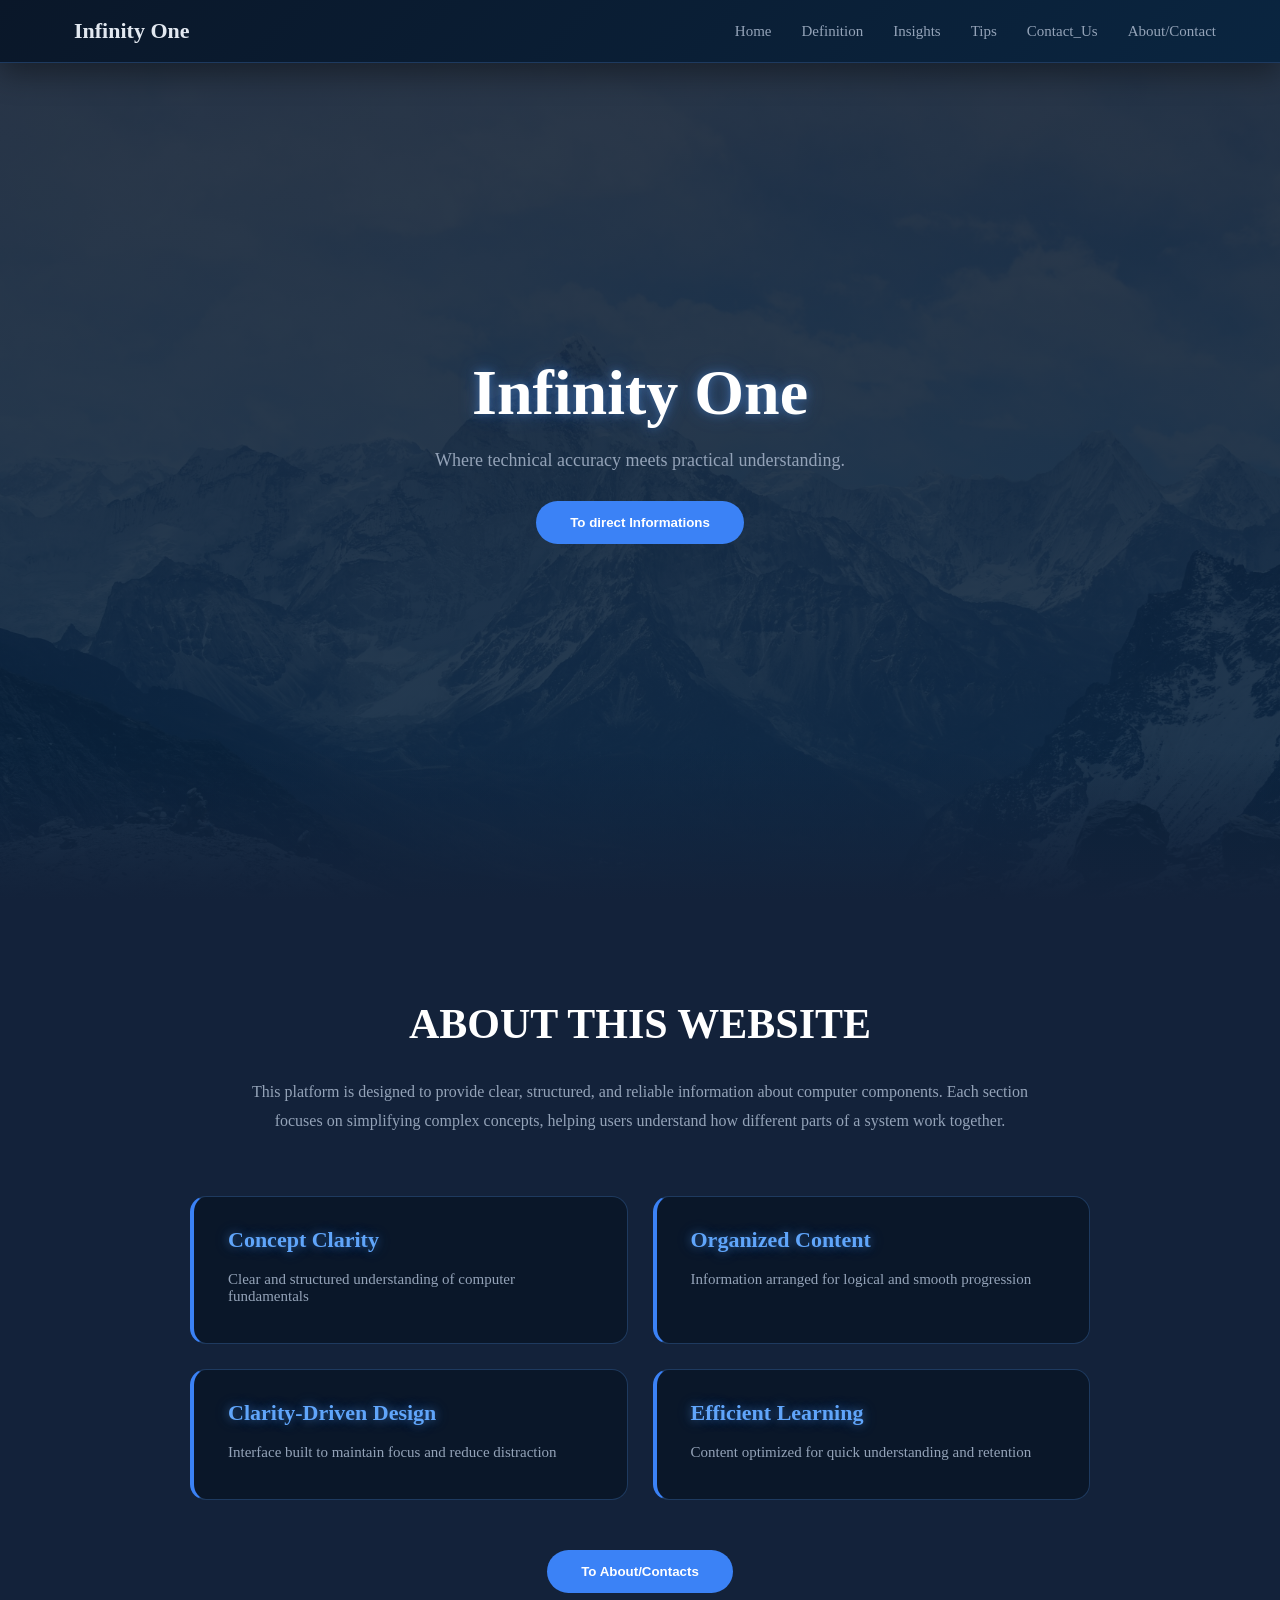
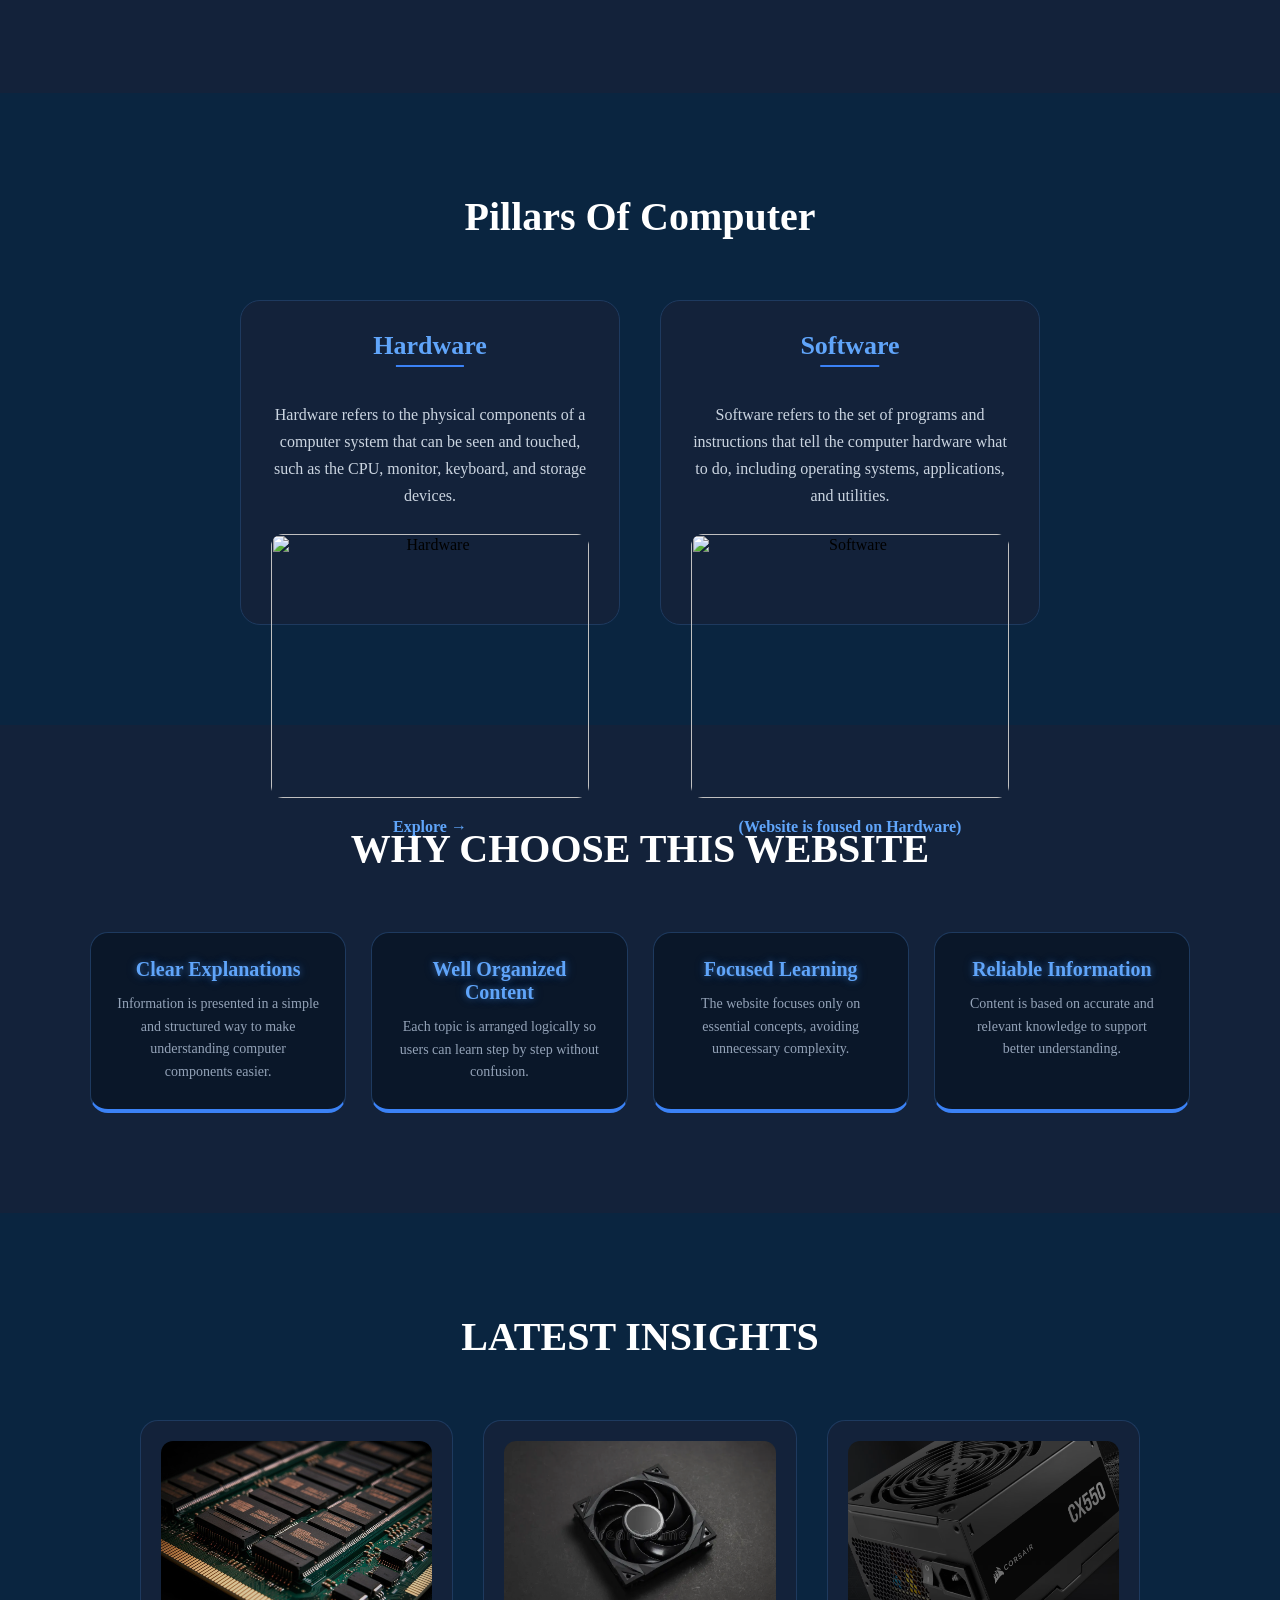
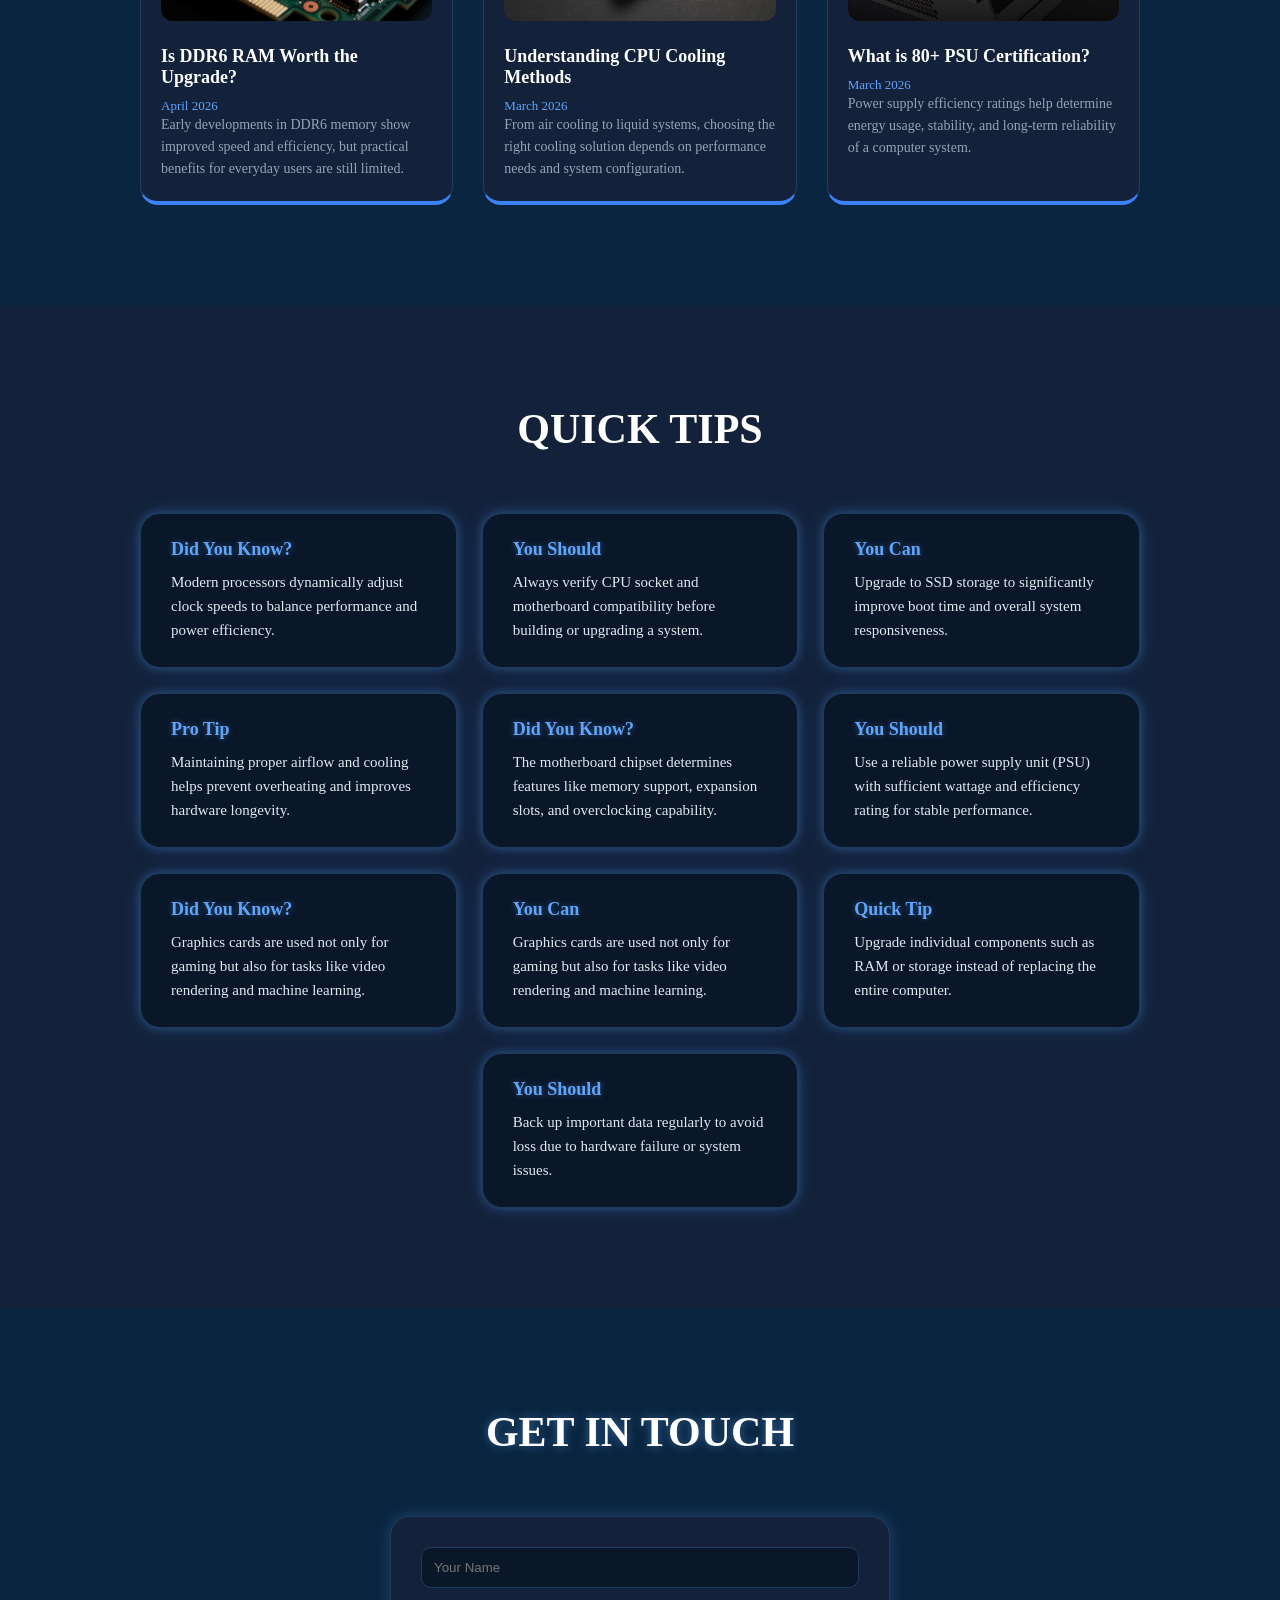
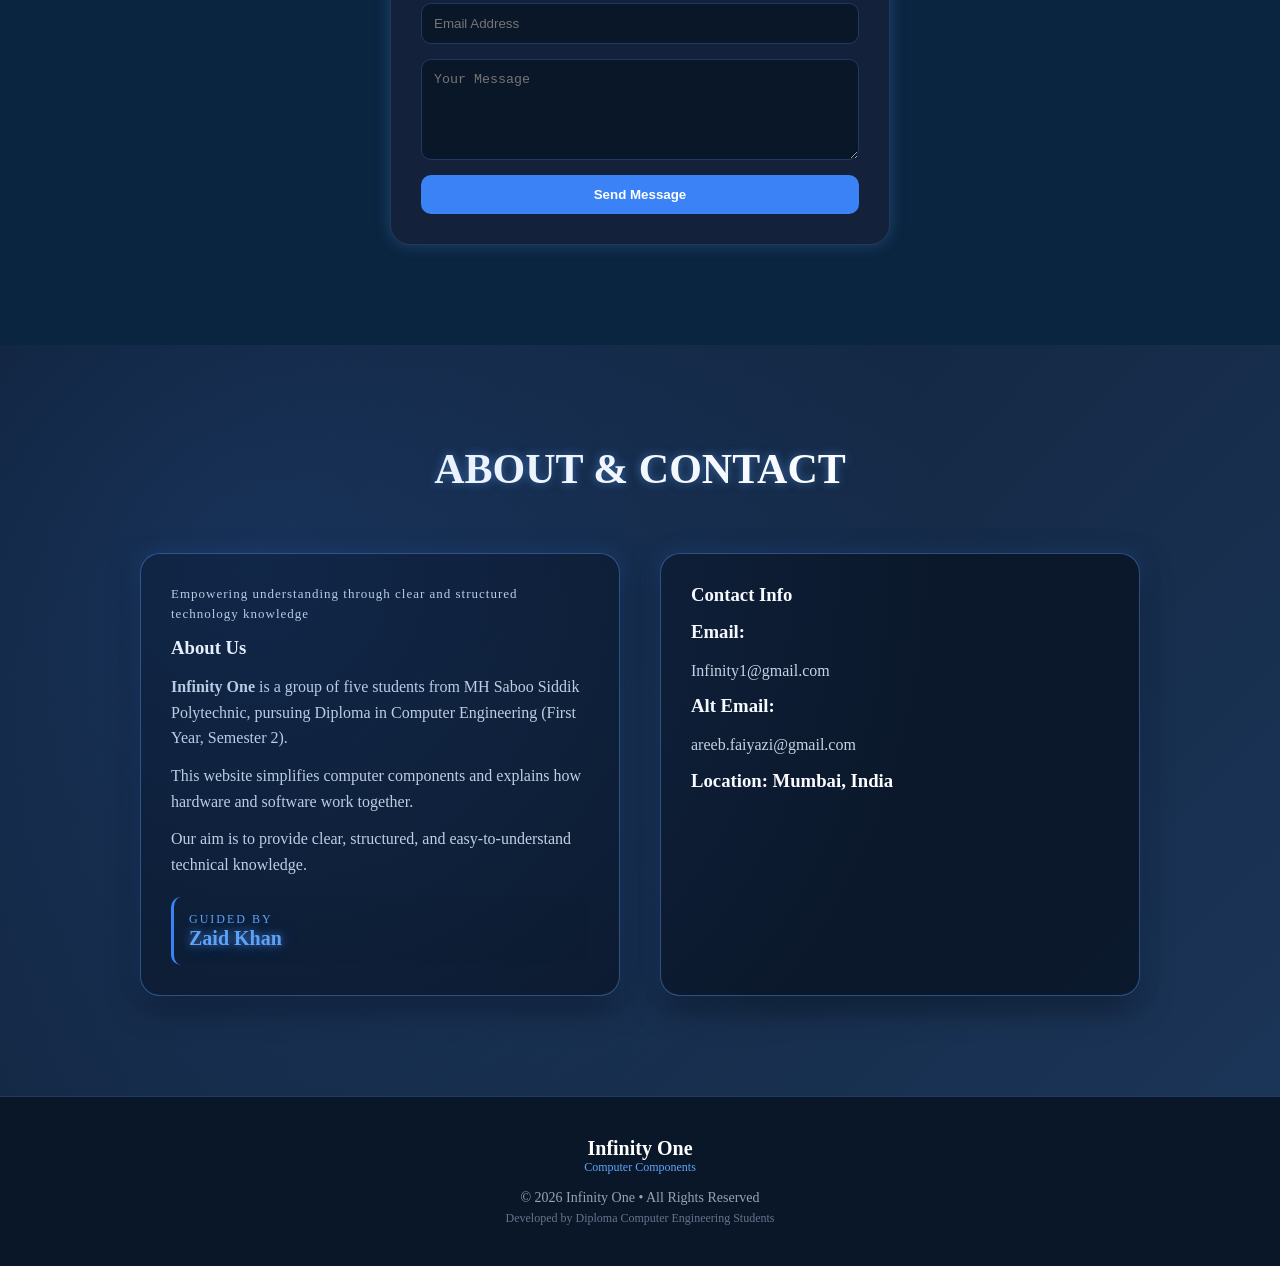
==== index.html @ cf7aa55b "Rename index (Home page) Infinity1.html to index.html" ====
<html>
	<head>
		<title>Home | Infinity1</title>
	<link rel="stylesheet" href="index (Home page) [tag style] Infinity1.css">
	</head>
	<body>
	
	<!-- NAVBAR -->
<nav class="nav">
  <div class="nav-container">

    <!-- Logo + Name -->
    <div class="nav-brand">
      <i class="fas fa-microchip"></i>
      <span class="brand-text">Infinity One</span>
    </div>

    <!-- Links -->
    <div class="nav-links">
      <a href="#home">Home</a>
      <a href="#pillar">Definition</a>
      <a href="#ins">Insights</a>
      <a href="#tip">Tips</a>
      <a href="#connect">Contact_Us</a>
      <a href="#abt">About/Contact</a>
    </div>
  </div>
</nav>

	<!-- HERO SECTION -->
<section class="hero" id="home">
  <div class="hero-content">
    <h1 class="hero-title">Infinity One</h1>
    <p class="hero-subtext">Where technical accuracy meets practical understanding.</p>
    <button class="hero-btn"><a href="Hardware (MAIN) Infinity1.html">To direct Informations</a></button>
  </div>
</section>

<!-- ABOUT SECTION -->
<section class="about-section">
  <div class="container">

    <!-- Heading -->
    <h2 class="about-heading">ABOUT THIS WEBSITE</h2>

    <!-- TEXT AREA -->
    <p class="about-text">This platform is designed to provide clear, structured, and reliable information about computer components. 
  Each section focuses on simplifying complex concepts, helping users understand how different parts of a system work together.</p>

    <!-- VERTICAL CARDS -->
    <div class="about-cards">

      <div class="about-card">
        <h3 class="card-title">Concept Clarity</h3><br>
        <p class="card-text">Clear and structured understanding of computer fundamentals</p>
      </div>

      <div class="about-card">
        <h3 class="card-title">Organized Content</h3><br>
        <p class="card-text">Information arranged for logical and smooth progression</p>
      </div>

      <div class="about-card">
        <h3 class="card-title">Clarity-Driven Design</h3><br>
        <p class="card-text">Interface built to maintain focus and reduce distraction</p>
      </div>

      <div class="about-card">
        <h3 class="card-title">Efficient Learning</h3><br>
        <p class="card-text">Content optimized for quick understanding and retention</p>
      </div>

    </div>

    <!-- BUTTON -->
    <div class="about-btn-wrapper">
      <button class="about-btn"><a href="#about_us">To About/Contacts</a></button>
    </div>

  </div>
</section>

<!-- HARDWARE vs SOFTWARE SECTION -->
<section class="hw-sw-section" id="Hardware">
  <div class="container" id="pillar">

    <!-- Section Heading -->
    <h2 class="hw-sw-heading">Pillars Of Computer</h2>

    <!-- Cards -->
    <div class="hw-sw-cards">

      <!-- HARDWARE CARD -->
      <div class="hw-sw-card">
        <h3 class="hw-sw-title">Hardware</h3>
        <p class="hw-sw-text">Hardware refers to the physical components of a computer system that can be seen and touched, such as the CPU, monitor, keyboard, and storage devices.</p>

        <div class="hw-sw-image">
          <img src="Hw-info.jfif" alt="Hardware">
        </div>

        <a href="Hardware (MAIN) Infinity1.html" class="hw-sw-link">Explore →</a>
      </div>

      <!-- SOFTWARE CARD -->
      <div class="hw-sw-card">
        <h3 class="hw-sw-title">Software</h3>
        <p class="hw-sw-text">Software refers to the set of programs and instructions that tell the computer hardware what to do, including operating systems, applications, and utilities.</p>

        <div class="hw-sw-image">
          <img src="Sw-info.jfif" alt="Software">
        </div>

        <a href="#Hardware" class="hw-sw-link">(Website is foused on Hardware)</a>
      </div>

    </div>

  </div>
</section>

<!-- WHY CHOOSE SECTION -->
<section class="why-section">
  <div class="container">

    <!-- Heading -->
    <h2 class="why-heading">WHY CHOOSE THIS WEBSITE</h2>

    <!-- Cards -->
    <div class="why-cards">

      <div class="why-card">
        <h3 class="why-title">Clear Explanations</h3>
        <p class="why-text">Information is presented in a simple and structured way to make understanding computer components easier.</p>
      </div>

      <div class="why-card">
        <h3 class="why-title">Well Organized Content</h3>
        <p class="why-text">Each topic is arranged logically so users can learn step by step without confusion.</p>
      </div>

      <div class="why-card">
        <h3 class="why-title">Focused Learning</h3>
        <p class="why-text">The website focuses only on essential concepts, avoiding unnecessary complexity.</p>
      </div>

      <div class="why-card">
        <h3 class="why-title">Reliable Information</h3>
        <p class="why-text">Content is based on accurate and relevant knowledge to support better understanding.</p>
      </div>

    </div>

  </div>
</section>

<!-- INSIGHTS SECTION -->
<section class="insight-section" id="ins">
  <div class="container">

    <!-- Heading -->
    <h2 class="insight-heading">LATEST INSIGHTS</h2>

    <!-- Cards -->
    <div class="insight-cards">

      <!-- CARD 1 -->
      <a href="https://en.wikipedia.org/wiki/DDR6_SDRAM" class="insight-card" data-tooltip="Click to open detailed article">
        <div class="insight-image">
          <img src="Insight1.jpg" alt="RAM">
        </div>
        <h3 class="insight-title">Is DDR6 RAM Worth the Upgrade?</h3>
        <span class="insight-date">April 2026</span>
        <p class="insight-text">Early developments in DDR6 memory show improved speed and efficiency, but practical benefits for everyday users are still limited.</p>
      </a>

      <!-- CARD 2 -->
      <a href="https://en.wikipedia.org/wiki/Computer_cooling" class="insight-card" data-tooltip="Click to open detailed article">
        <div class="insight-image">
          <img src="Insight2.webp" alt="">
        </div>
        <h3 class="insight-title">Understanding CPU Cooling Methods</h3>
        <span class="insight-date">March 2026</span>
        <p class="insight-text">From air cooling to liquid systems, choosing the right cooling solution depends on performance needs and system configuration.</p>
      </a>

      <!-- CARD 3 -->
      <a href="https://en.wikipedia.org/wiki/80_Plus" class="insight-card" data-tooltip="Click to open detailed article">
        <div class="insight-image">
          <img src="Insight3.avif" alt="">
        </div>
        <h3 class="insight-title">What is 80+ PSU Certification?</h3>
        <span class="insight-date">March 2026</span>
        <p class="insight-text">Power supply efficiency ratings help determine energy usage, stability, and long-term reliability of a computer system.</p>
      </a>

    </div>

  </div>
</section>

<!-- TIPS SECTION -->
<section class="tips-section" id="tip">
  <div class="container">

    <h2 class="tips-heading">QUICK TIPS</h2>

    <div class="tips-grid">

      <div class="tip-card"><h3>Did You Know?</h3><p>Modern processors dynamically adjust clock speeds to balance performance and power efficiency.</p></div>
      <div class="tip-card"><h3>You Should</h3><p>Always verify CPU socket and motherboard compatibility before building or upgrading a system.</p></div>
      <div class="tip-card"><h3>You Can</h3><p>Upgrade to SSD storage to significantly improve boot time and overall system responsiveness.</p></div>

      <div class="tip-card"><h3>Pro Tip</h3><p>Maintaining proper airflow and cooling helps prevent overheating and improves hardware longevity.</p></div>
      <div class="tip-card"><h3>Did You Know?</h3><p>The motherboard chipset determines features like memory support, expansion slots, and overclocking capability.</p></div>
      <div class="tip-card"><h3>You Should</h3><p>Use a reliable power supply unit (PSU) with sufficient wattage and efficiency rating for stable performance.</p></div>

      <div class="tip-card"><h3>Did You Know?</h3><p>Graphics cards are used not only for gaming but also for tasks like video rendering and machine learning.</p></div>
      <div class="tip-card"><h3>You Can</h3><p>Graphics cards are used not only for gaming but also for tasks like video rendering and machine learning.</p></div>
      <div class="tip-card"><h3>Quick Tip</h3><p>Upgrade individual components such as RAM or storage instead of replacing the entire computer.</p></div>

      <!-- CENTER CARD -->
      <div class="tip-card"><h3>You Should</h3><p>Back up important data regularly to avoid loss due to hardware failure or system issues.</p></div>

    </div>

  </div>

</section>
	
<section class="contact-form-section" id="connect">
  <div class="container">

    <h2 class="section-heading">GET IN TOUCH</h2>

    <div class="form-box">

      <input type="text" placeholder="Your Name">
      <input type="email" placeholder="Email Address">
      <textarea rows="5" placeholder="Your Message"></textarea>

      <button>Send Message</button>

    </div>

  </div>
</section>

<section class="about-contact-section" id="about_us">
  <div class="container" id="abt">

    <h2 class="section-heading">ABOUT & CONTACT</h2>

    <div class="about-contact-grid">

      <!-- ABOUT -->
      <div class="about-box">

        <p class="about-tagline">
          Empowering understanding through clear and structured technology knowledge
        </p>

        <h3>About Us</h3>

        <p>
          <strong>Infinity One</strong> is a group of five students from MH Saboo Siddik Polytechnic,
          pursuing Diploma in Computer Engineering (First Year, Semester 2).
        </p>

        <p>
          This website simplifies computer components and explains how hardware and software work together.
        </p>

        <p>
          Our aim is to provide clear, structured, and easy-to-understand technical knowledge.
        </p>

        <div class="guided-box">
          <span class="guided-title">GUIDED BY</span>
          <span class="guided-name">Zaid Khan</span>
        </div>

      </div>

      <!-- CONTACT INFO -->
      <div class="contact-info-box">

        <h3>Contact Info</h3>

        <h3>Email: </h3>
	<p>Infinity1@gmail.com</p>
        <h3>Alt Email: </h3>
	<p><a href="mailto:areeb.faiyazi@gmail.com">areeb.faiyazi@gmail.com</a></p>
        <h3>Location: Mumbai, India</h3>

      </div>

    </div>

  </div>
</section>

<footer class="footer">
  <div class="container">

    <div class="footer-content">

      <!-- LOGO / NAME -->
      <div class="footer-brand">
        <span class="footer-title">Infinity One</span>
        <span class="footer-sub">Computer Components</span>
      </div>

      <!-- COPYRIGHT -->
      <p class="footer-copy">
        © 2026 Infinity One • All Rights Reserved
      </p>

      <!-- EXTRA LINE -->
      <p class="footer-note">
        Developed by Diploma Computer Engineering Students
      </p>

    </div>

  </div>
</footer>

	</body>
</html>
---- index (Home page) [tag style] Infinity1.css ----
/* RESET + PERFECT ALIGNMENT */
*,
*::before,
*::after {
  margin: 0;
  padding: 0;
  box-sizing: border-box;
}

a{
color:inherit;
text-decoration:none;
}

/* =========================================(Nav)========================================= */

/* NAVBAR BASE */
.nav {
  position: fixed;
  top: 0;
  left: 0;
  width: 100%;
  z-index: 1000;

  background: linear-gradient(135deg, #0A1729, #0A2540);
  border-bottom: 1px solid #1E3A5F;

  /* overlap effect */
  box-shadow: 0 10px 30px rgba(0,0,0,0.4);
}

/* CONTAINER */
.nav-container {
  max-width: 1200px;
  margin: auto;
  padding: 18px 24px;

  display: flex;
  justify-content: space-between;
  align-items: center;
}

/* BRAND */
.nav-brand {
  display: flex;
  align-items: center;
  gap: 10px;
  cursor: pointer;
}

.nav-brand i {
  font-size: 26px;
  color: #3B82F6;
  transition: transform 0.3s ease;
}

.brand-text {
  font-size: 22px;
  font-weight: 700;
  color: #E2E8F0;
  transition: all 0.3s ease;
}

/* BRAND HOVER ANIMATION */
.nav-brand:hover i {
  transform: rotate(15deg) scale(1.1);
}

.nav-brand:hover .brand-text {
  color: #60A5FA;
  letter-spacing: 1px;
}

/* LINKS */
.nav-links {
  display: flex;
  gap: 30px;
}

.nav-links a {
  position: relative;
  color: #94A3B8;
  text-decoration: none;
  font-size: 15px;
  font-weight: 500;
  transition: color 0.3s ease;
}

/* UNDERLINE ANIMATION */
.nav-links a::after {
  content: "";
  position: absolute;
  left: 0;
  bottom: -6px;

  width: 0%;
  height: 2px;
  background: #60A5FA;

  transition: width 0.3s ease;
}

.nav-links a:hover {
  color: #E2E8F0;
}

.nav-links a:hover::after {
  width: 100%;
}

/* =========================================(Hero)========================================= */

/* HERO BASE */

.hero {
  position: relative;
}

/* FADE EFFECT */
.hero::after {
  content: "";
  position: absolute;
  bottom: 0;
  left: 0;
  width: 100%;
  height: 150px;

  /* fade into next section color */
  background: linear-gradient(
    to bottom,
    rgba(10, 23, 41, 0) 0%,
    #13223A 100%
  );

  pointer-events: none;
}

.hero {
  min-height: 100vh;
  display: flex;
  align-items: center;
  justify-content: center;
  text-align: center;

  /* 🔁 REPLACE THIS LINK WITH YOUR IMAGE */
  background: linear-gradient(rgba(10, 23, 41, 0.85), rgba(10, 37, 64, 0.9)),
              url("Index_Hero.jfif") center/cover no-repeat;
}

/* CONTENT CENTER */
.hero-content {
  max-width: 800px;
  padding: 20px;
}

/* TITLE */
.hero-title {
  font-size: 64px;
  font-weight: 800;
  color: #ffffff;
  margin-bottom: 20px;

  /* glow effect */
  text-shadow: 0 0 10px rgba(96, 165, 250, 0.4),
               0 0 20px rgba(59, 130, 246, 0.3);
}

/* SUBTEXT */
.hero-subtext {
  font-size: 18px;
  color: #94A3B8;
  margin-bottom: 30px;
}

/* BUTTON */
.hero-btn {
  position: relative;
  z-index: 2;
  background: #3B82F6;
  color: #ffffff;
  padding: 14px 34px;
  border-radius: 30px;
  font-weight: 600;
  border: none;
  cursor: pointer;
  transition: all 0.3s ease;
}

.hero-btn:hover {
  background: #2563EB;
  transform: translateY(-2px);
  box-shadow: 0 10px 20px rgba(59,130,246,0.3);
}

/* RESPONSIVE */
@media (max-width: 768px) {
  .hero-title {
    font-size: 42px;
  }

  .hero-subtext {
    font-size: 16px;
  }
}

/* =========================================(About Web)========================================= */

/* SECTION BASE */
.about-section {
  background: #13223A;
  padding: 100px 0;
}

/* HEADING */
.about-heading {
  text-align: center;
  font-size: 42px;
  font-weight: 800;
  color: #ffffff;
  margin-bottom: 30px;
}

/* TEXT AREA */
.about-text {
  max-width: 800px;
  margin: 0 auto 60px auto;
  text-align: center;
  color: #94A3B8;
  font-size: 16px;
  line-height: 1.8;
}

/* CARDS CONTAINER (CENTERED) */
.about-cards {
  display: grid;
  grid-template-columns: repeat(2,1fr);
  gap: 25px;

  max-width: 900px;
  margin: 0 auto;
}

/* CARD */
.about-card {
  width: 100%;
  background: #0A1729;
  border: 1px solid #1E3A5F;
  border-left: 4px solid #3B82F6;
  border-radius: 16px;
  padding: 30px 34px;

  transition: all 0.3s ease;
}

/* HOVER EFFECT */
.about-card:hover {
  transform: translateX(6px);
  border-left: 4px solid #3B82F6;
  box-shadow: 0 10px 25px rgba(0,0,0,0.4);
}

/* TEXT ABOVE TITLE */
.card-text {
  color: #94A3B8;
  font-size: 15px;
  margin-bottom: 8px;
}

/* TITLE (GLOW) */
.card-title {
  color: #60A5FA;
  font-size: 22px;
  font-weight: 700;

  text-shadow: 
    0 0 8px rgba(96,165,250,0.4),
    0 0 16px rgba(59,130,246,0.3);
}

/* BUTTON WRAPPER */
.about-btn-wrapper {
  margin-top: 50px;
  text-align: center;
}

/* BUTTON */
.about-btn {
  background: #3B82F6;
  color: #ffffff;
  padding: 14px 34px;
  border-radius: 30px;
  font-weight: 600;
  border: none;
  cursor: pointer;
  transition: all 0.3s ease;
}

.about-btn:hover {
  background: #2563EB;
  transform: translateY(-2px);
  box-shadow: 0 10px 20px rgba(59,130,246,0.3);
}

/* RESPONSIVE */
@media (max-width: 768px) {
  .about-text {
    padding: 0 10px;
  }
}

/* =========================================(Pillars)========================================= */

/* SECTION BASE (alternate color) */
.hw-sw-section {
  background: #0A2540;
  padding: 100px 0;
}

/* HEADING */
.hw-sw-heading {
  text-align: center;
  font-size: 40px;
  font-weight: 800;
  color: #ffffff;
  margin-bottom: 60px;
}

/* CARDS CONTAINER */
.hw-sw-cards {
  display: flex;
  justify-content: center;
  gap: 40px;
  flex-wrap: wrap;
}

/* CARD */
.hw-sw-card {
  position: relative;
  width: 380px;
  background: #13223A;
  border: 1px solid #1E3A5F;
  border-radius: 20px;
  padding: 30px;
  text-align: center;

  transition: all 0.3s ease;
}

/* HOVER */
.hw-sw-card:hover {
  transform: translateY(-8px);
  box-shadow: 0 15px 30px rgba(0,0,0,0.4);
}

/* TITLE */
.hw-sw-title {
  font-size: 26px;
  font-weight: 700;
  color: #60A5FA;
  margin-bottom: 15px;
  position: relative;
  display: inline-block;
}

/* BLUE UNDERLINE */
.hw-sw-title::after {
  content: "";
  position: absolute;
  left: 50%;
  bottom: -6px;
  transform: translateX(-50%);
  width: 60%;
  height: 2px;
  background: #3B82F6;
}

/* TEXT AREA */
.hw-sw-text {
  color: #CBD5E1;
  font-size: 16px;
  line-height: 1.7;
  margin: 25px 0;
}

/* IMAGE AREA */
.hw-sw-image img {
  width: 100%;
  border-radius: 12px;
  margin-bottom: 20px;
}

/* LINK */
.hw-sw-link {
  display: inline-block;
  color: #60A5FA;
  font-weight: 600;
  text-decoration: none;
  transition: all 0.3s ease;
}

.hw-sw-link:hover {
  color: #93C5FD;
}

/* RESPONSIVE */
@media (max-width: 768px) {
  .hw-sw-cards {
    flex-direction: column;
    align-items: center;
  }
}

.hw-sw-card::before {
  pointer-events: none;
  content: "";
  position: absolute;
  inset: 0;
  border-radius: 20px;

  background: linear-gradient(120deg, transparent, rgba(96,165,250,0.4), transparent);
  opacity: 0;
  transition: opacity 0.4s ease;
}

.hw-sw-card:hover::before {
  opacity: 1;
}

/* =========================================(Why choose)========================================= */

/* SECTION BASE (alternate color) */
.why-section {
  background: #13223A;
  padding: 100px 0;
}

/* HEADING */
.why-heading {
  text-align: center;
  font-size: 40px;
  font-weight: 800;
  color: #ffffff;
  margin-bottom: 60px;
}

/* GRID */
.why-cards {
  display: grid;
  grid-template-columns: repeat(4, 1fr);
  gap: 25px;

  max-width: 1100px;
  margin: 0 auto;
}

/* CARD */
.why-card {
  background: #0A1729;
  border: 1px solid #1E3A5F;
  border-bottom: 4px solid #3B82F6;
  border-radius: 18px;
  padding: 25px;

  text-align: center;
  transition: all 0.3s ease;
}

/* HOVER */
.why-card:hover {
  transform: translateY(-8px) scale(1.02);
  border-color: #3B82F6;

  box-shadow:
    0 15px 30px rgba(0,0,0,0.4),
    0 0 20px rgba(59,130,246,0.25);
}

/* TITLE */
.why-title {
  color: #60A5FA;
  font-size: 20px;
  font-weight: 700;
  margin-bottom: 12px;

  text-shadow:
    0 0 6px rgba(96,165,250,0.4),
    0 0 12px rgba(59,130,246,0.25);
}

/* TEXT */
.why-text {
  color: #94A3B8;
  font-size: 14px;
  line-height: 1.6;
}

/* RESPONSIVE */
@media (max-width: 900px) {
  .why-cards {
    grid-template-columns: repeat(2, 1fr);
  }
}

@media (max-width: 500px) {
  .why-cards {
    grid-template-columns: 1fr;
  }
}

/* =========================================(Insight)========================================= */

/* SECTION BASE */
.insight-section {
  background: #0A2540;
  padding: 100px 0;
}

/* HEADING */
.insight-heading {
  text-align: center;
  font-size: 40px;
  font-weight: 800;
  color: #ffffff;
  margin-bottom: 60px;
}

/* GRID */
.insight-cards {
  display: grid;
  grid-template-columns: repeat(3, 1fr);
  gap: 30px;

  max-width: 1000px;
  margin: 0 auto;
}

/* CARD */
.insight-card {
  display:block;
  text-decoration:none;
  background: #13223A;
  border: 1px solid #1E3A5F;
  border-bottom: 4px solid #3B82F6;
  border-radius: 18px;
  padding: 20px;

  transition: all 0.3s ease;
}

/* TOOLTIP BASE */
.insight-card {
  position: relative;
}

/* TOOLTIP TEXT */
.insight-card::after {
  content: attr(data-tooltip);
  position: absolute;
  bottom: 110%;
  left: 50%;
  transform: translateX(-50%) translateY(10px);

  background: #0A1729;
  color: #E2E8F0;
  font-size: 12px;
  padding: 6px 12px;
  border-radius: 6px;

  white-space: nowrap;
  opacity: 0;
  pointer-events: none;

  border: 1px solid #1E3A5F;
  box-shadow: 0 5px 15px rgba(0,0,0,0.3);

  transition: all 0.25s ease;
}

/* SHOW ON HOVER */
.insight-card:hover::after {
  opacity: 1;
  transform: translateX(-50%) translateY(0);
}

/* HOVER */
.insight-card:hover {
  transform: translateY(-8px) scale(1.02);
  border-color: #3B82F6;

  box-shadow:
    0 15px 30px rgba(0,0,0,0.4),
    0 0 20px rgba(59,130,246,0.25);
}

/* IMAGE */
.insight-image img {
  width: 100%;
  height: 180px;
  object-fit: cover;
  border-radius: 12px;
  margin-bottom: 15px;

  filter: brightness(0.85);
}

/* DATE */
.insight-date {
  color: #60A5FA;
  font-size: 13px;
}

/* TITLE */
.insight-title {
  color: #ffffff;
  font-size: 18px;
  font-weight: 600;
  margin: 10px 0;
}

/* TEXT */
.insight-text {
  color: #94A3B8;
  font-size: 14px;
  line-height: 1.6;
}

/* RESPONSIVE */
@media (max-width: 900px) {
  .insight-cards {
    grid-template-columns: repeat(2, 1fr);
  }
}

@media (max-width: 500px) {
  .insight-cards {
    grid-template-columns: 1fr;
  }
}

/* =========================================(tips)========================================= */

/* SECTION */
.tips-section {
  padding: 100px 0;
  background: #13223A;
  text-align: center;
}

/* HEADING */
.tips-heading {
  font-size: 42px;
  color: #ffffff;
  margin-bottom: 60px;
}

/* GRID */
.tips-grid {
  max-width: 1000px;
  margin: 0 auto;

  display: grid;
  grid-template-columns: repeat(3, 1fr);
  gap: 25px;
}

/* CARD */
.tip-card {
  background: #0A1729;
  border: 1px solid #1E3A5F;
  border-radius: 20px;

  padding: 25px 30px;
  text-align: left;

  transition: all 0.3s ease;

  /* BLUE GLOW */
  box-shadow:
    0 0 10px rgba(96,165,250,0.3),
    0 0 20px rgba(59,130,246,0.2);
}

/* HOVER */
.tip-card:hover {
  transform: translateY(-6px);

  box-shadow:
    0 0 18px rgba(96,165,250,0.5),
    0 0 30px rgba(59,130,246,0.4);
}

/* TITLE */
.tip-card h3 {
  color: #60A5FA;
  font-size: 18px;
  margin-bottom: 10px;

  text-shadow:
    0 0 6px rgba(96,165,250,0.4);
}

/* TEXT */
.tip-card p {
  color: #E2E8F0;
  font-size: 15px;
  line-height: 1.6;
}

/* CENTER LAST CARD */
.tip-card:last-child {
  grid-column: 2 / 3;
}

/* RESPONSIVE */
@media (max-width: 900px) {
  .tips-grid {
    grid-template-columns: repeat(2, 1fr);
  }

  .tip-card:last-child {
    grid-column: auto;
  }
}

@media (max-width: 500px) {
  .tips-grid {
    grid-template-columns: 1fr;
  }
}

/* =========================================(Get in touch)========================================= */

.contact-form-section {
  padding: 100px 0;
  background: #0A2540;
  text-align: center;
}

/* Head */
.section-heading {
  font-size: 42px;
  color: #ffffff;
  margin-bottom: 60px;
}

/* FORM BOX */
.form-box {
  max-width: 500px;
  margin: 0 auto;

  background: #13223A;
  padding: 30px;
  border-radius: 20px;
  border: 1px solid #1E3A5F;

  box-shadow:
    0 0 15px rgba(96,165,250,0.25);
}

/* INPUTS */
.form-box input,
.form-box textarea {
  width: 100%;
  margin-bottom: 15px;
  padding: 12px;

  background: #0A1729;
  border: 1px solid #1E3A5F;
  border-radius: 10px;

  color: #fff;
}

/* BUTTON */
.form-box button {
  width: 100%;
  padding: 12px;

  background: #3B82F6;
  border: none;
  border-radius: 10px;

  color: #fff;
  font-weight: 600;
  cursor: pointer;
}

.form-box button:hover {
  background: #2563EB;
}

/* =========================================(About us)========================================= */

/* SECTION (HIGHLIGHT STYLE) */
.about-contact-section {
  padding: 100px 0;
  background: linear-gradient(135deg, #0F1F35, #1B3558);
  position: relative;
  overflow: hidden;
}

/* GLOW OVERLAY */
.about-contact-section::before {
  content: "";
  position: absolute;
  inset: 0;

  background: radial-gradient(
    circle at 20% 30%,
    rgba(59,130,246,0.15),
    transparent 60%
  );

  pointer-events: none;
}

/* HEADING */
.section-heading {
  text-align: center;
  font-size: 42px;
  color: #ffffff;
  margin-bottom: 60px;

  text-shadow: 0 0 10px rgba(96,165,250,0.5);
}

/* GRID */
.about-contact-grid {
  max-width: 1000px;
  margin: 0 auto;

  display: grid;
  grid-template-columns: 1fr 1fr;
  gap: 40px;
}

/* BOXES */
.about-box,
.contact-info-box {
  background: rgba(10, 23, 41, 0.9);
  padding: 30px;
  border-radius: 20px;

  border: 1px solid rgba(96,165,250,0.4);

  box-shadow:
    0 10px 30px rgba(0,0,0,0.5),
    0 0 20px rgba(59,130,246,0.25);

  transition: 0.3s ease;
}

/* HOVER EFFECT */
.about-box:hover,
.contact-info-box:hover {
  transform: translateY(-6px);

  box-shadow:
    0 15px 40px rgba(0,0,0,0.6),
    0 0 25px rgba(59,130,246,0.4);
}

/* TAGLINE */
.about-tagline {
  color: #60A5FA;
  font-size: 13px;
  margin-bottom: 10px;
  letter-spacing: 1px;
}

/* SUBHEAD */
.about-box h3,
.contact-info-box h3 {
  color: #ffffff;
  margin-bottom: 15px;
}

.contact-info-box h3 {
  color: #ffffff;
  margin-bottom: 15px;
}

/* TEXT */
.about-box p,
.contact-info-box p {
  color: #CBD5E1;
  margin-bottom: 12px;
  line-height: 1.6;
}

/* GUIDED BOX */
.guided-box {
  margin-top: 20px;
  padding: 15px;
  border-left: 3px solid #3B82F6;
  background: #0A1729;
  border-radius: 10px;
}

/* GUIDED TEXT */
.guided-title {
  display: block;
  font-size: 12px;
  letter-spacing: 2px;
  color: #60A5FA;
}

.guided-name {
  display: block;
  font-size: 20px;
  font-weight: 600;
  color: #60A5FA;

  text-shadow:
    0 0 8px rgba(96,165,250,0.6),
    0 0 18px rgba(59,130,246,0.4);
}

/* RESPONSIVE */
@media (max-width: 768px) {
  .about-contact-grid {
    grid-template-columns: 1fr;
  }
}

/* =========================================(Register)========================================= */

/* FOOTER */
.footer {
  background: #0A1729;
  padding: 40px 0;
  border-top: 1px solid #1E3A5F;
  text-align: center;
}

/* BRAND */
.footer-title {
  display: block;
  font-size: 20px;
  color: #ffffff;
  font-weight: 700;
}

.footer-sub {
  font-size: 12px;
  color: #60A5FA;
}

/* COPYRIGHT */
.footer-copy {
  margin-top: 15px;
  color: #94A3B8;
  font-size: 14px;
}

/* NOTE */
.footer-note {
  font-size: 12px;
  color: #64748B;
  margin-top: 5px;
}
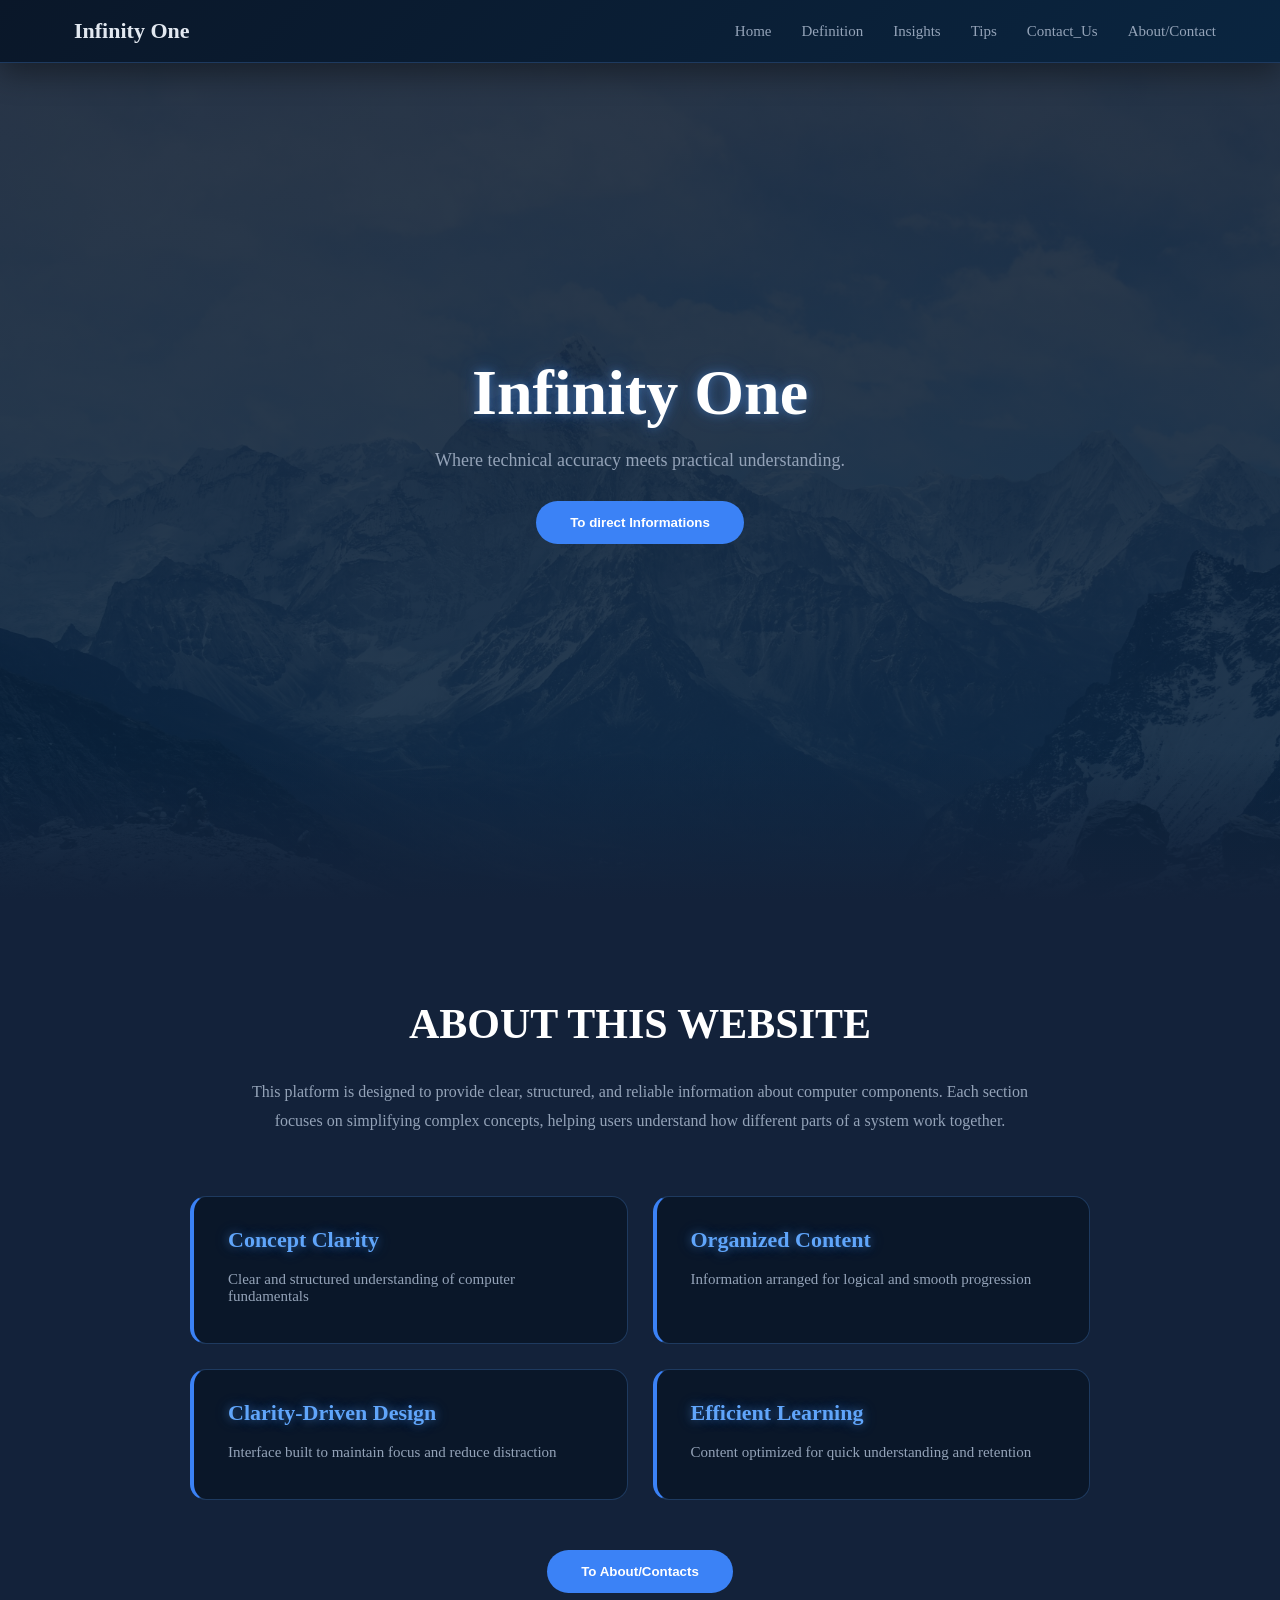
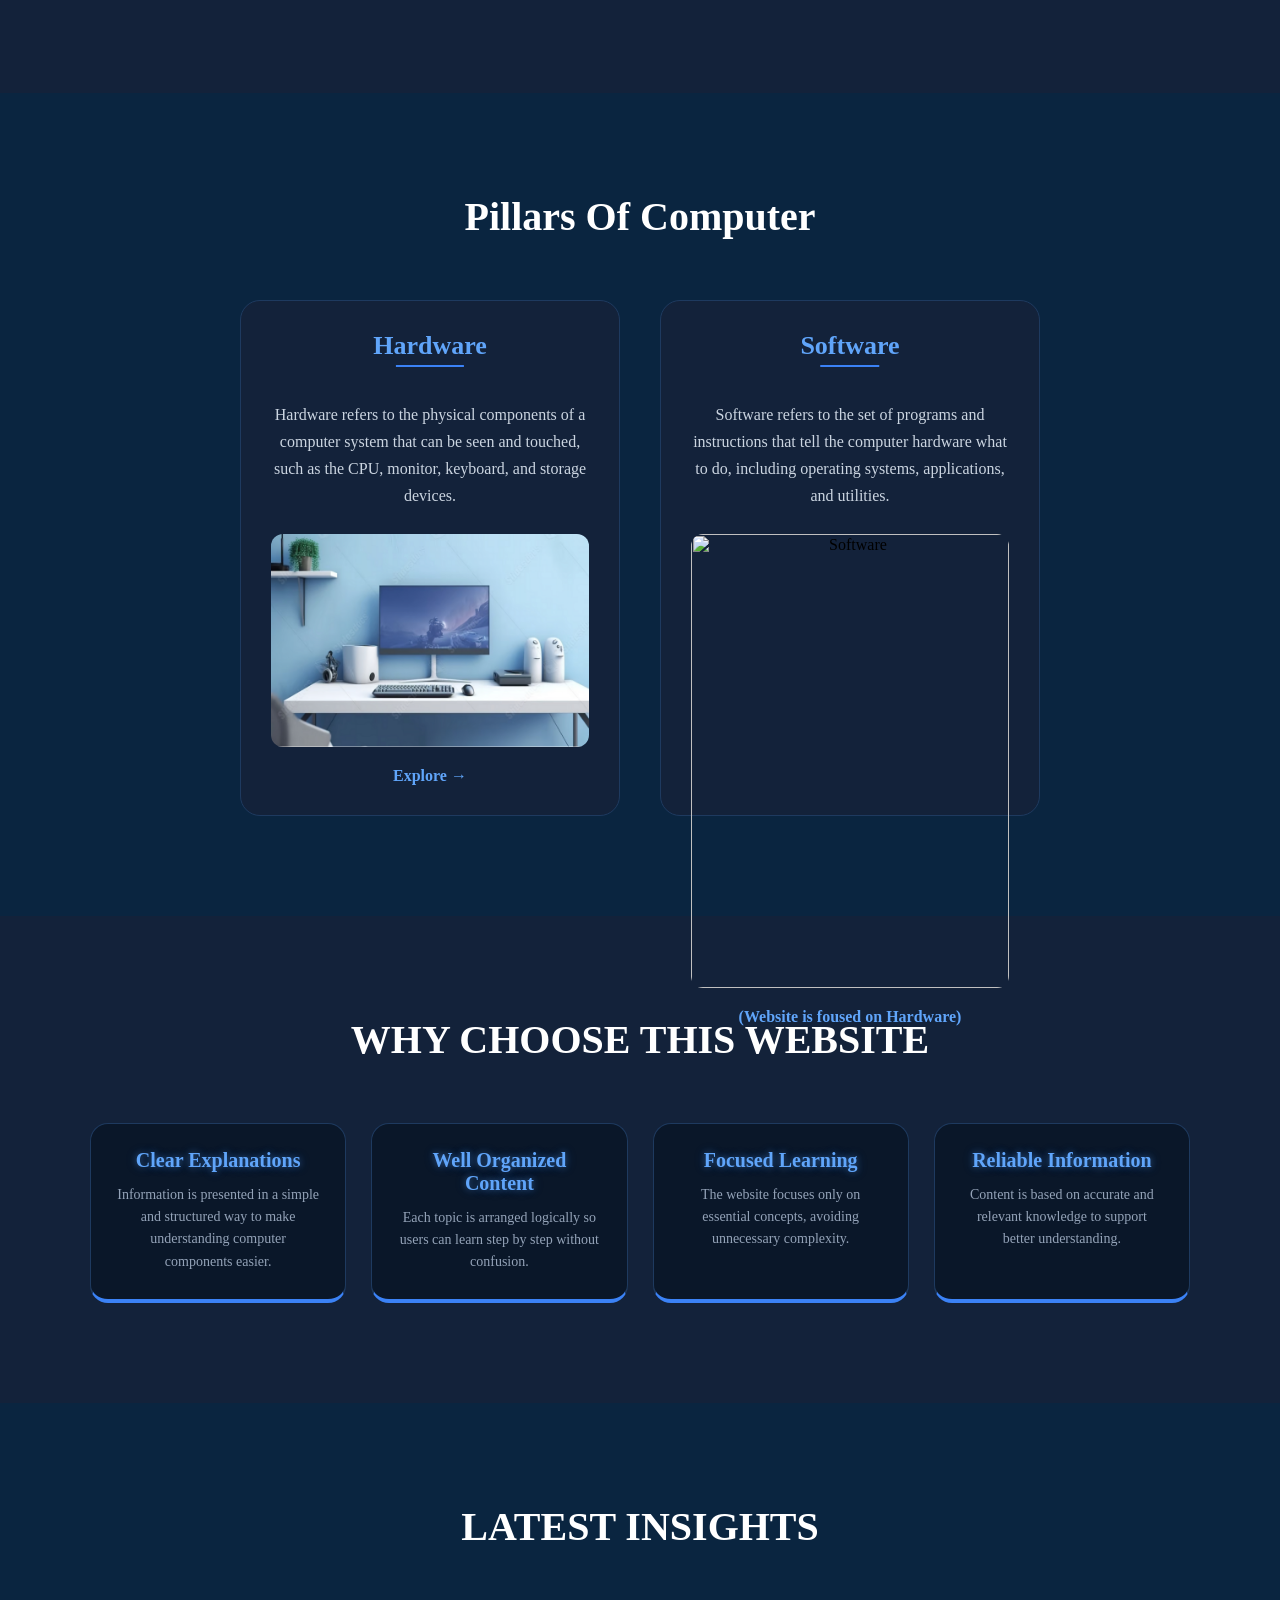
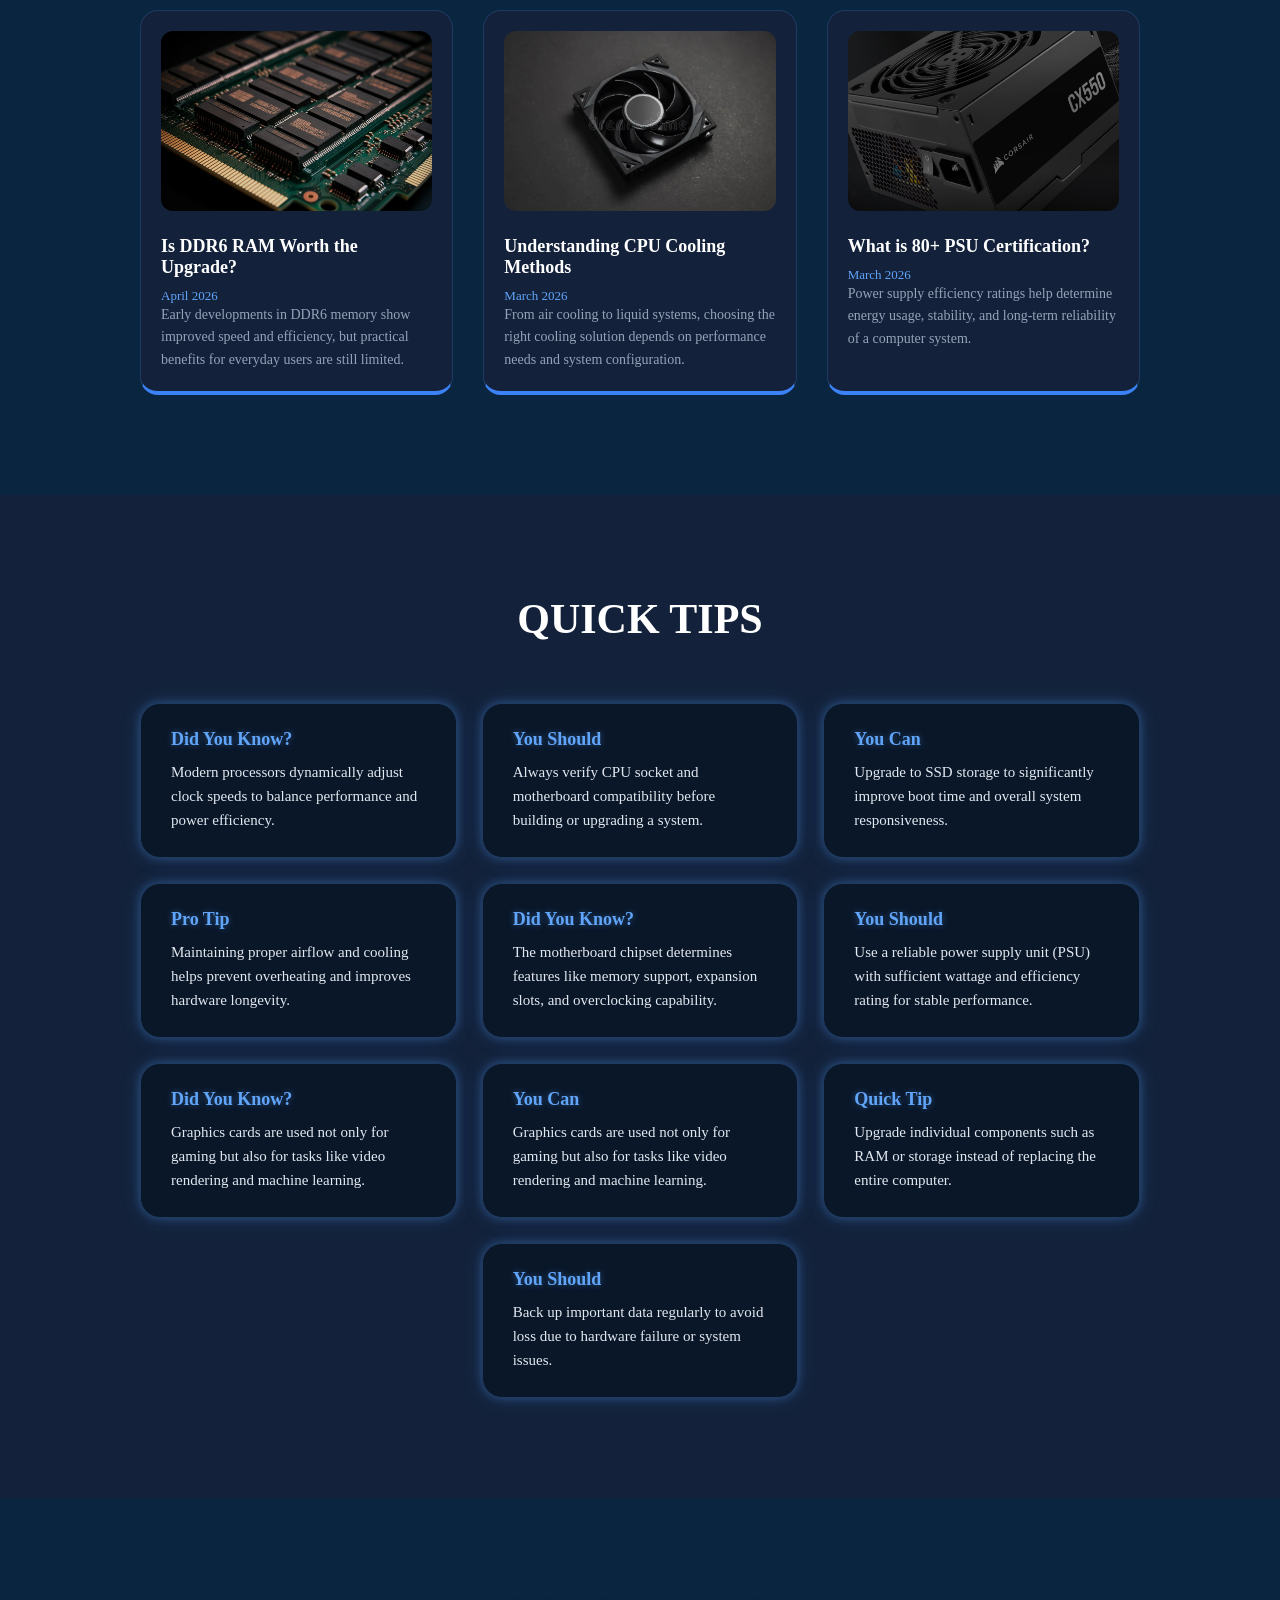
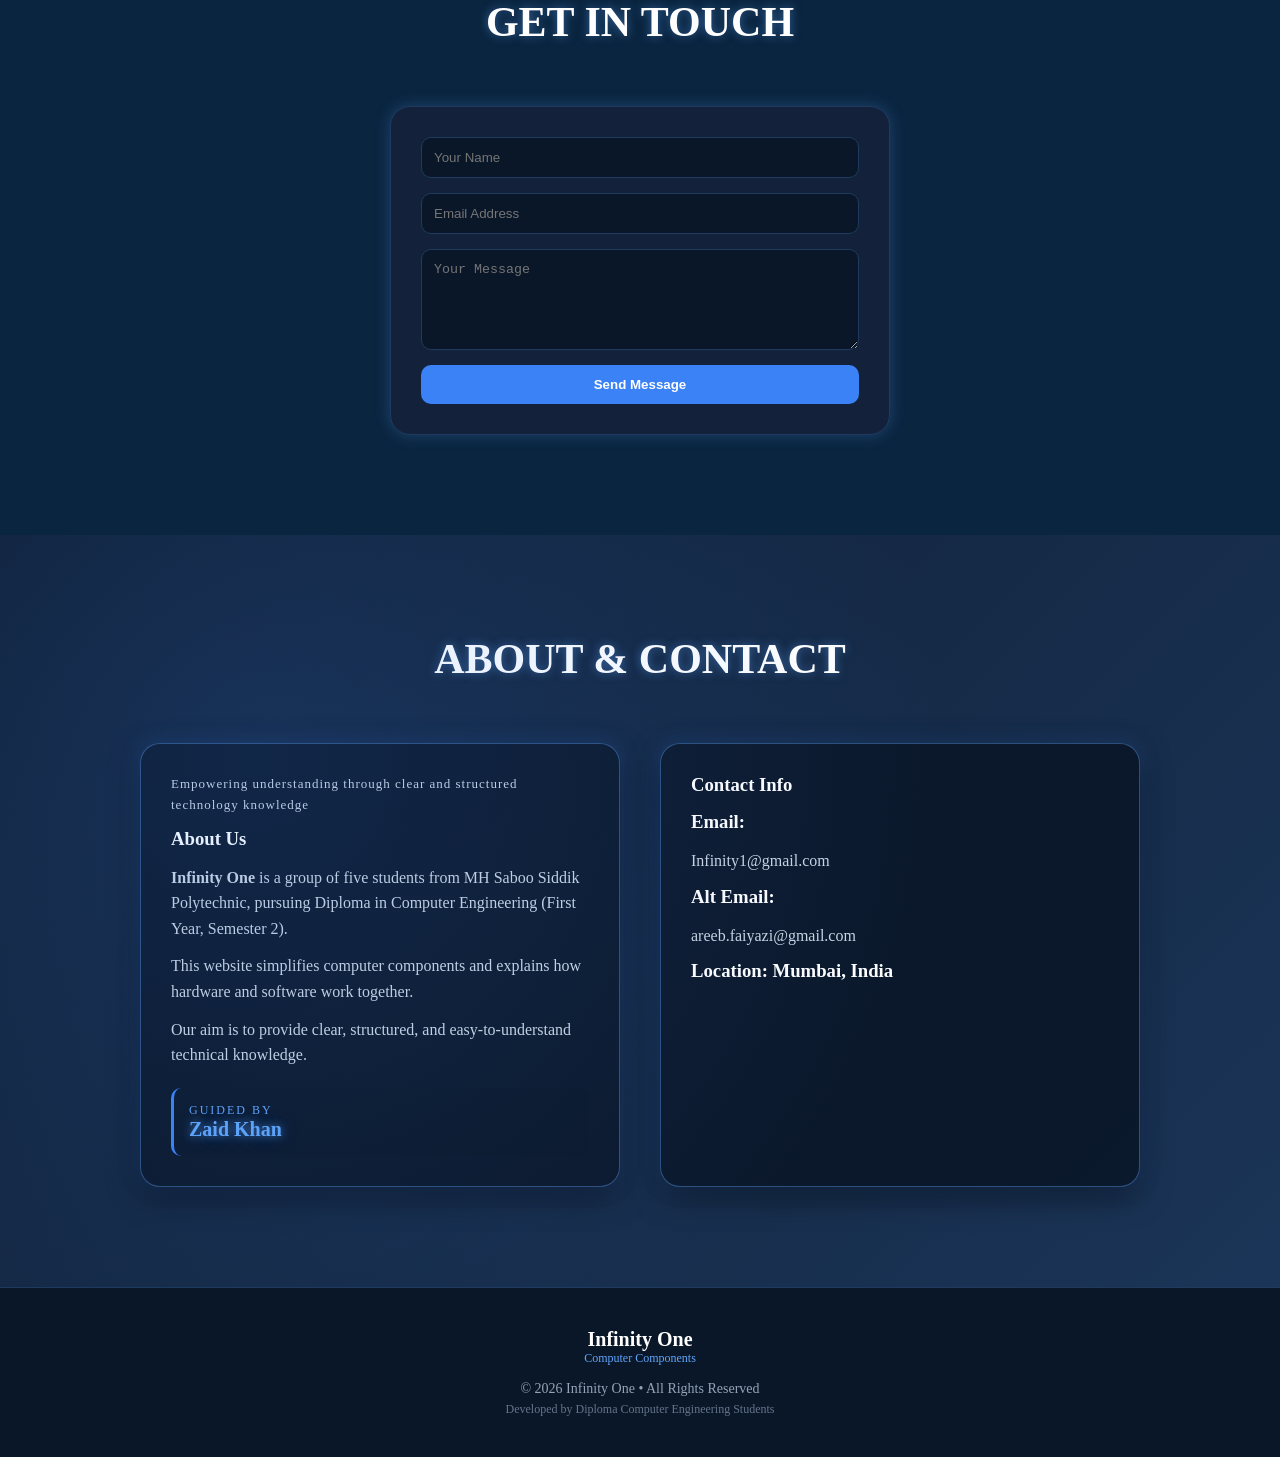
==== commit b15f6e1e: "Update index.html" ====
--- a/index.html
+++ b/index.html
@@ -96,7 +96,7 @@
         <p class="hw-sw-text">Hardware refers to the physical components of a computer system that can be seen and touched, such as the CPU, monitor, keyboard, and storage devices.</p>
 
         <div class="hw-sw-image">
-          <img src="Hw-info.jfif" alt="Hardware">
+          <img src="Hw-info.jpg" alt="Hardware">
         </div>
 
         <a href="Hardware (MAIN) Infinity1.html" class="hw-sw-link">Explore →</a>
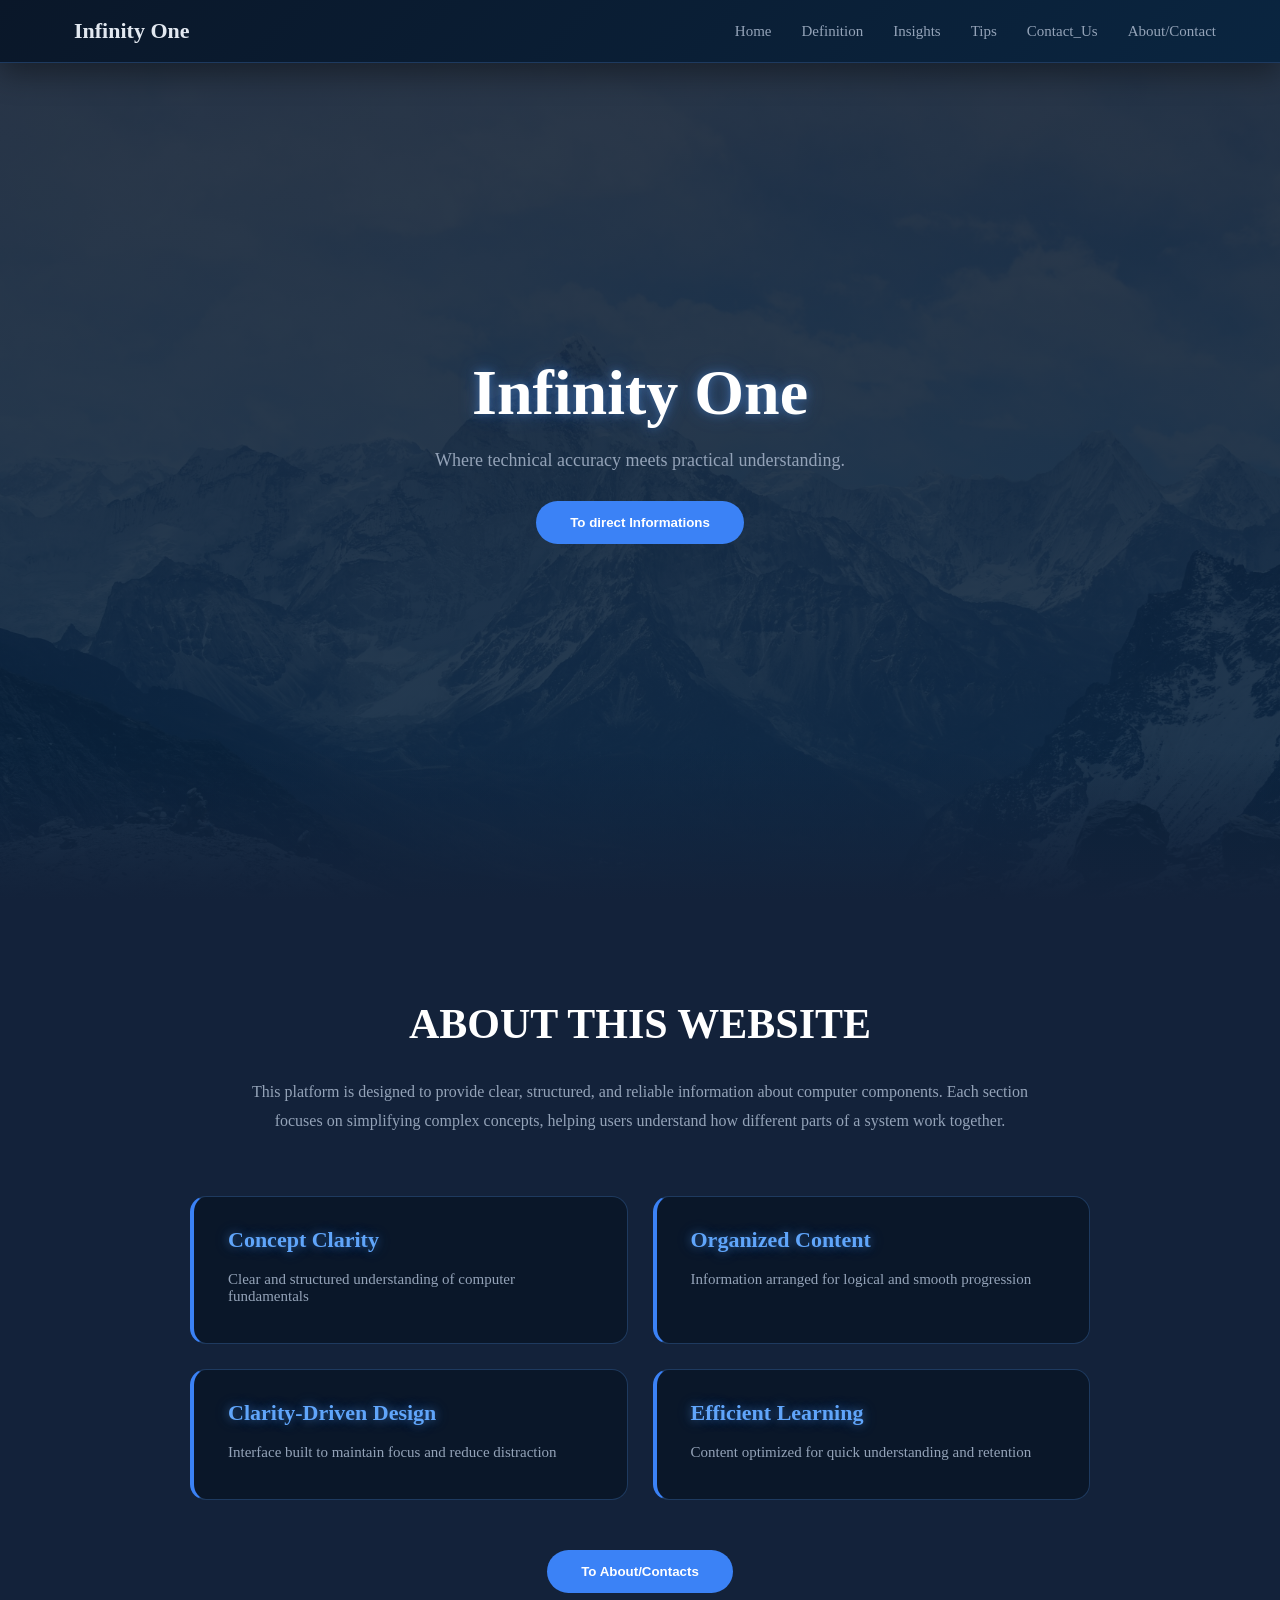
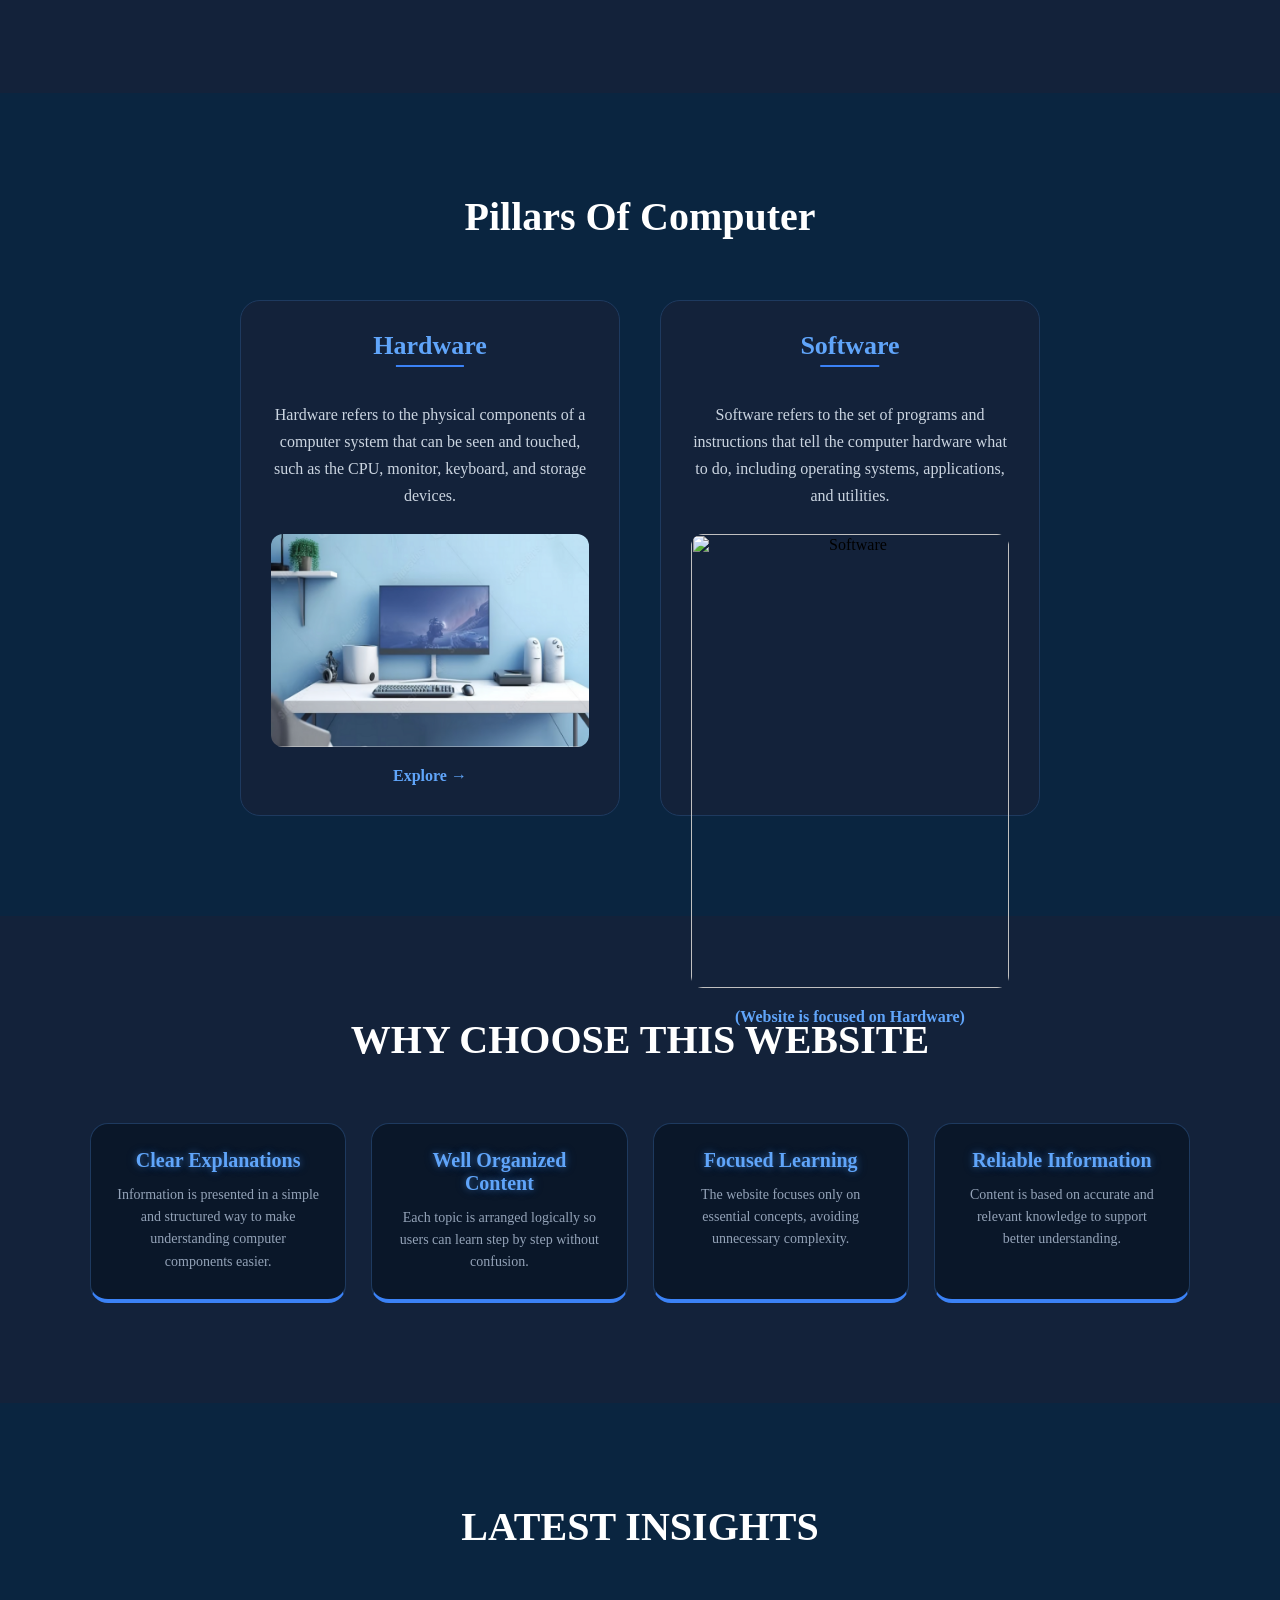
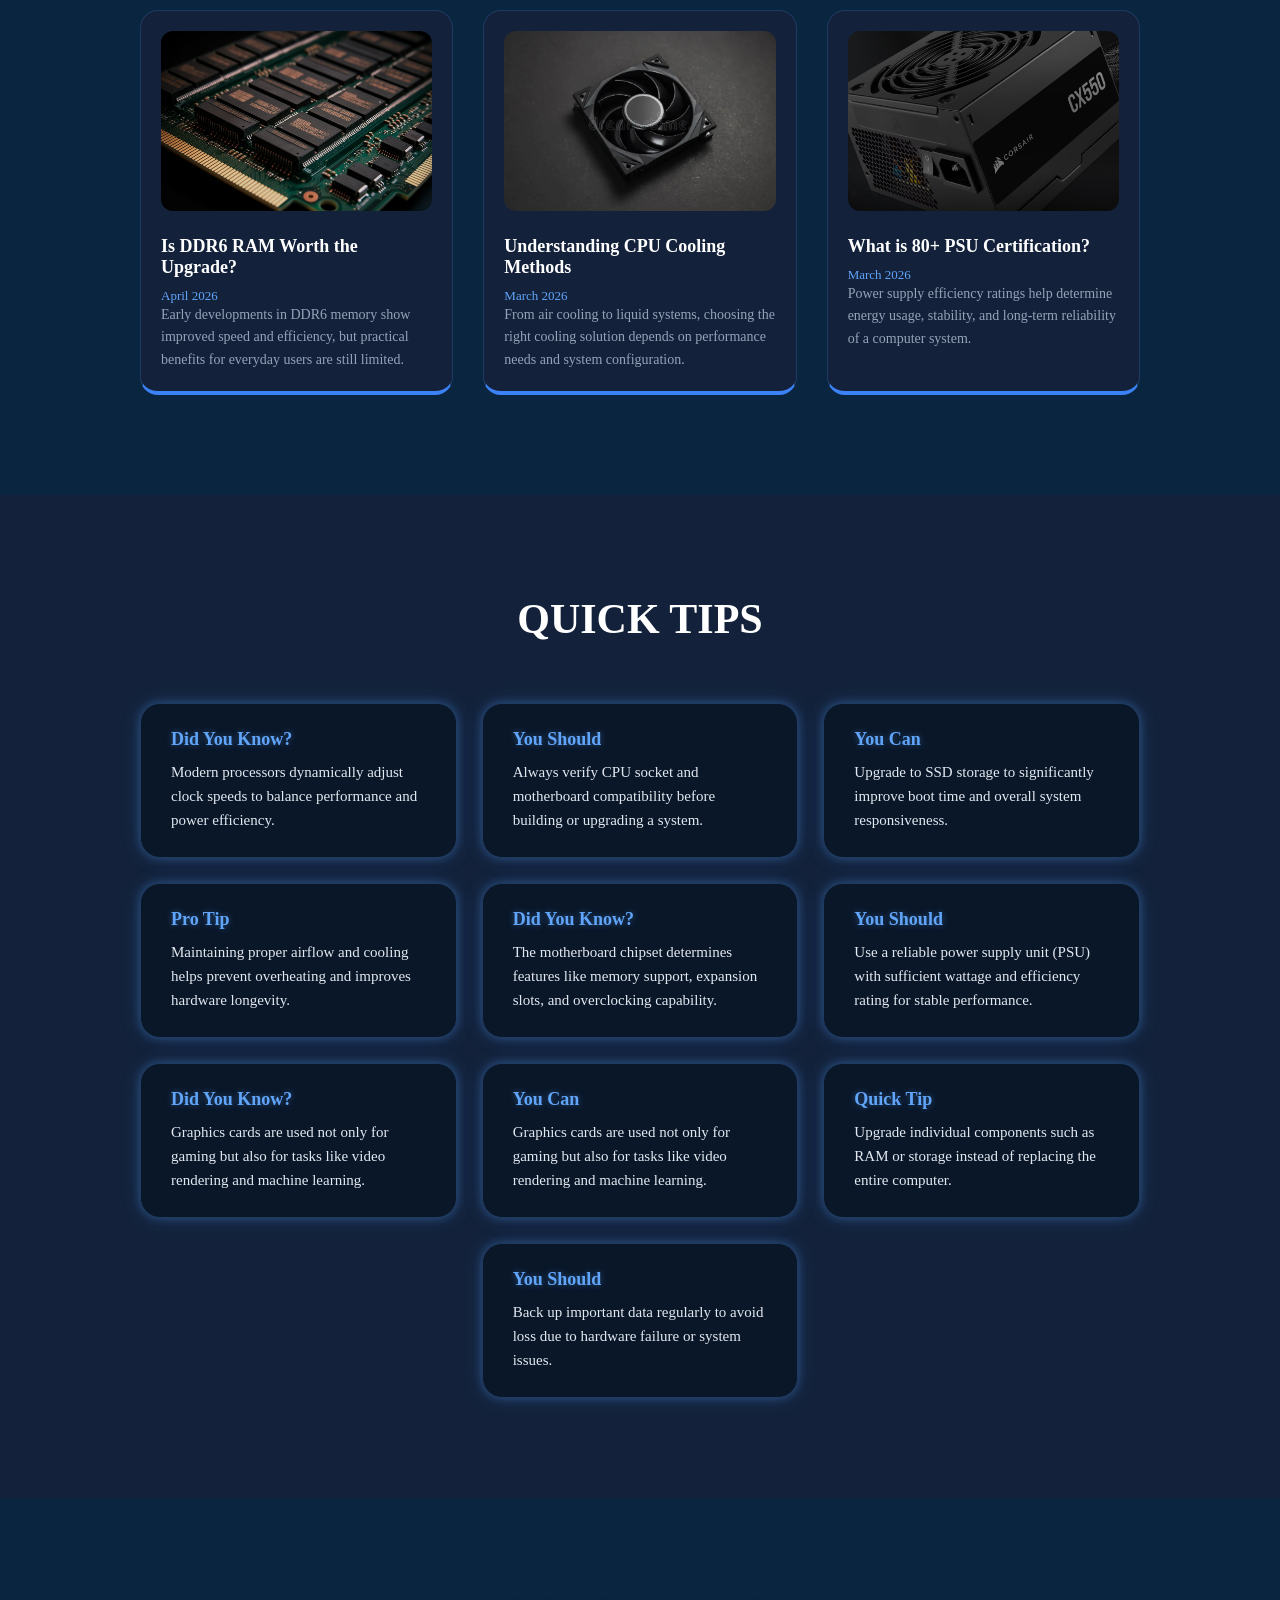
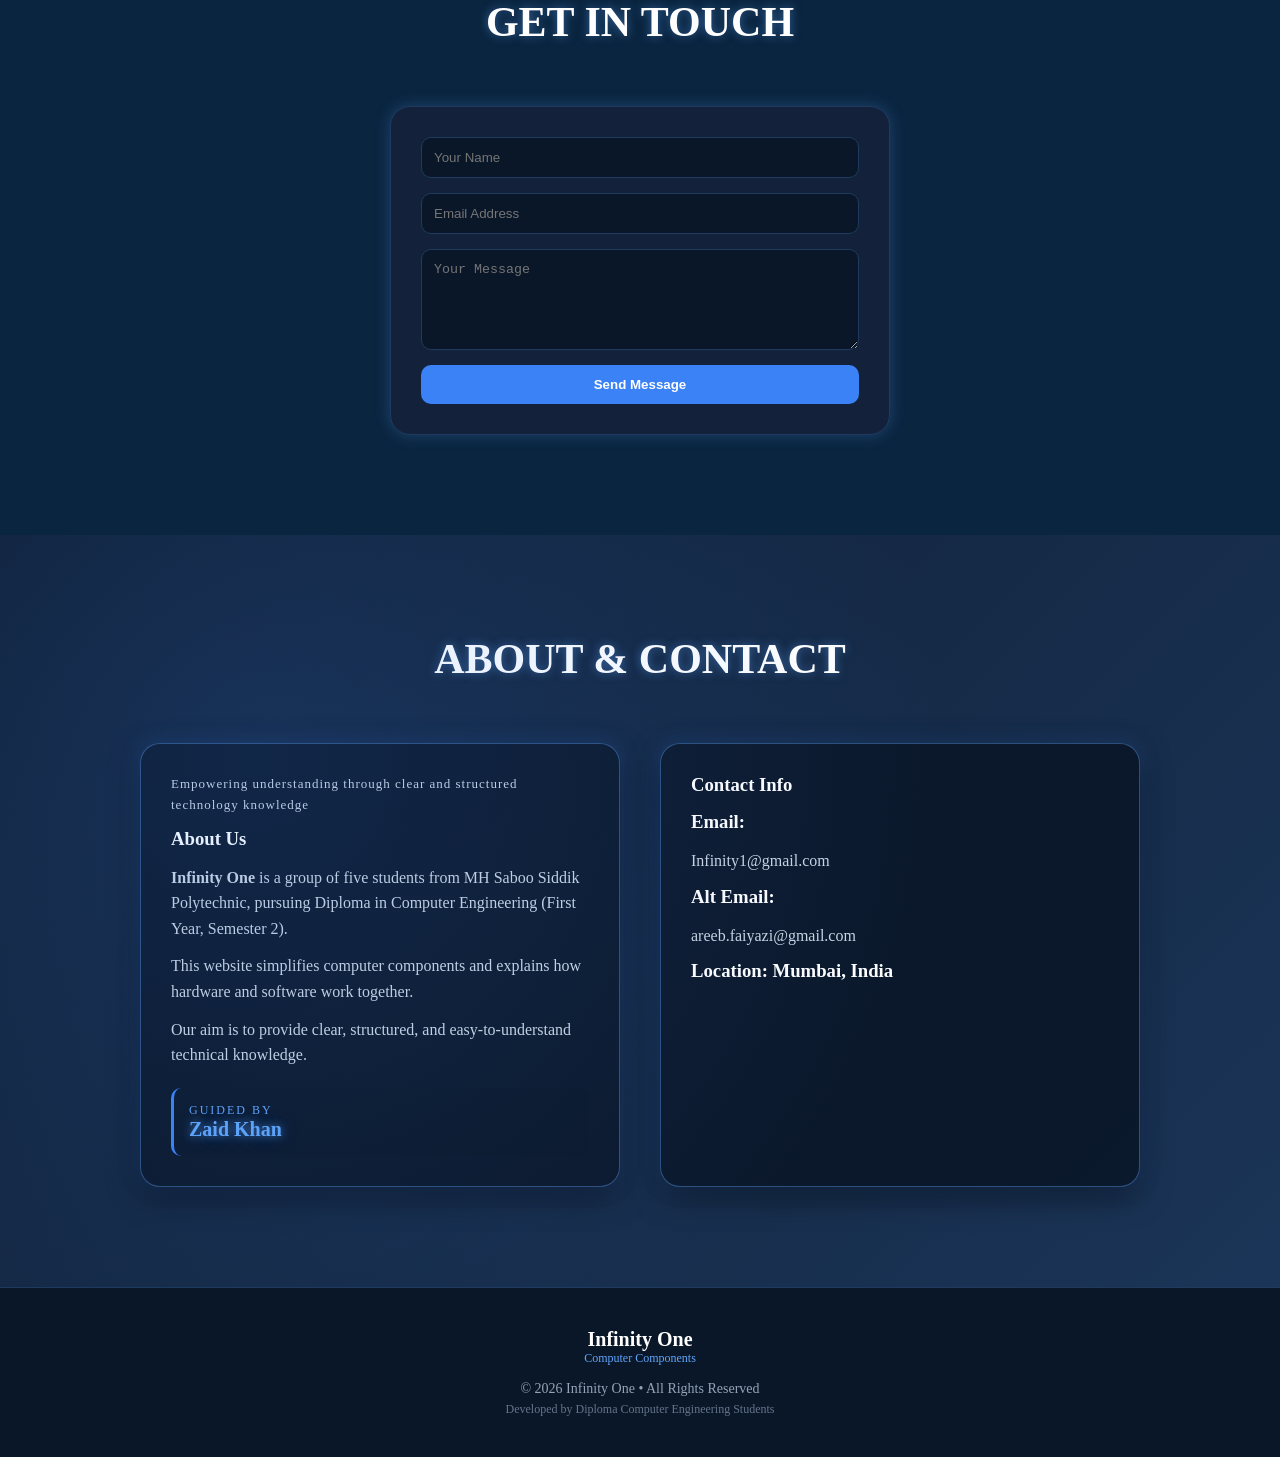
==== commit 5eecd432: "Update index.html" ====
--- a/index.html
+++ b/index.html
@@ -111,7 +111,7 @@
           <img src="Sw-info.jfif" alt="Software">
         </div>
 
-        <a href="#Hardware" class="hw-sw-link">(Website is foused on Hardware)</a>
+        <a href="#Hardware" class="hw-sw-link">(Website is focused on Hardware)</a>
       </div>
 
     </div>
